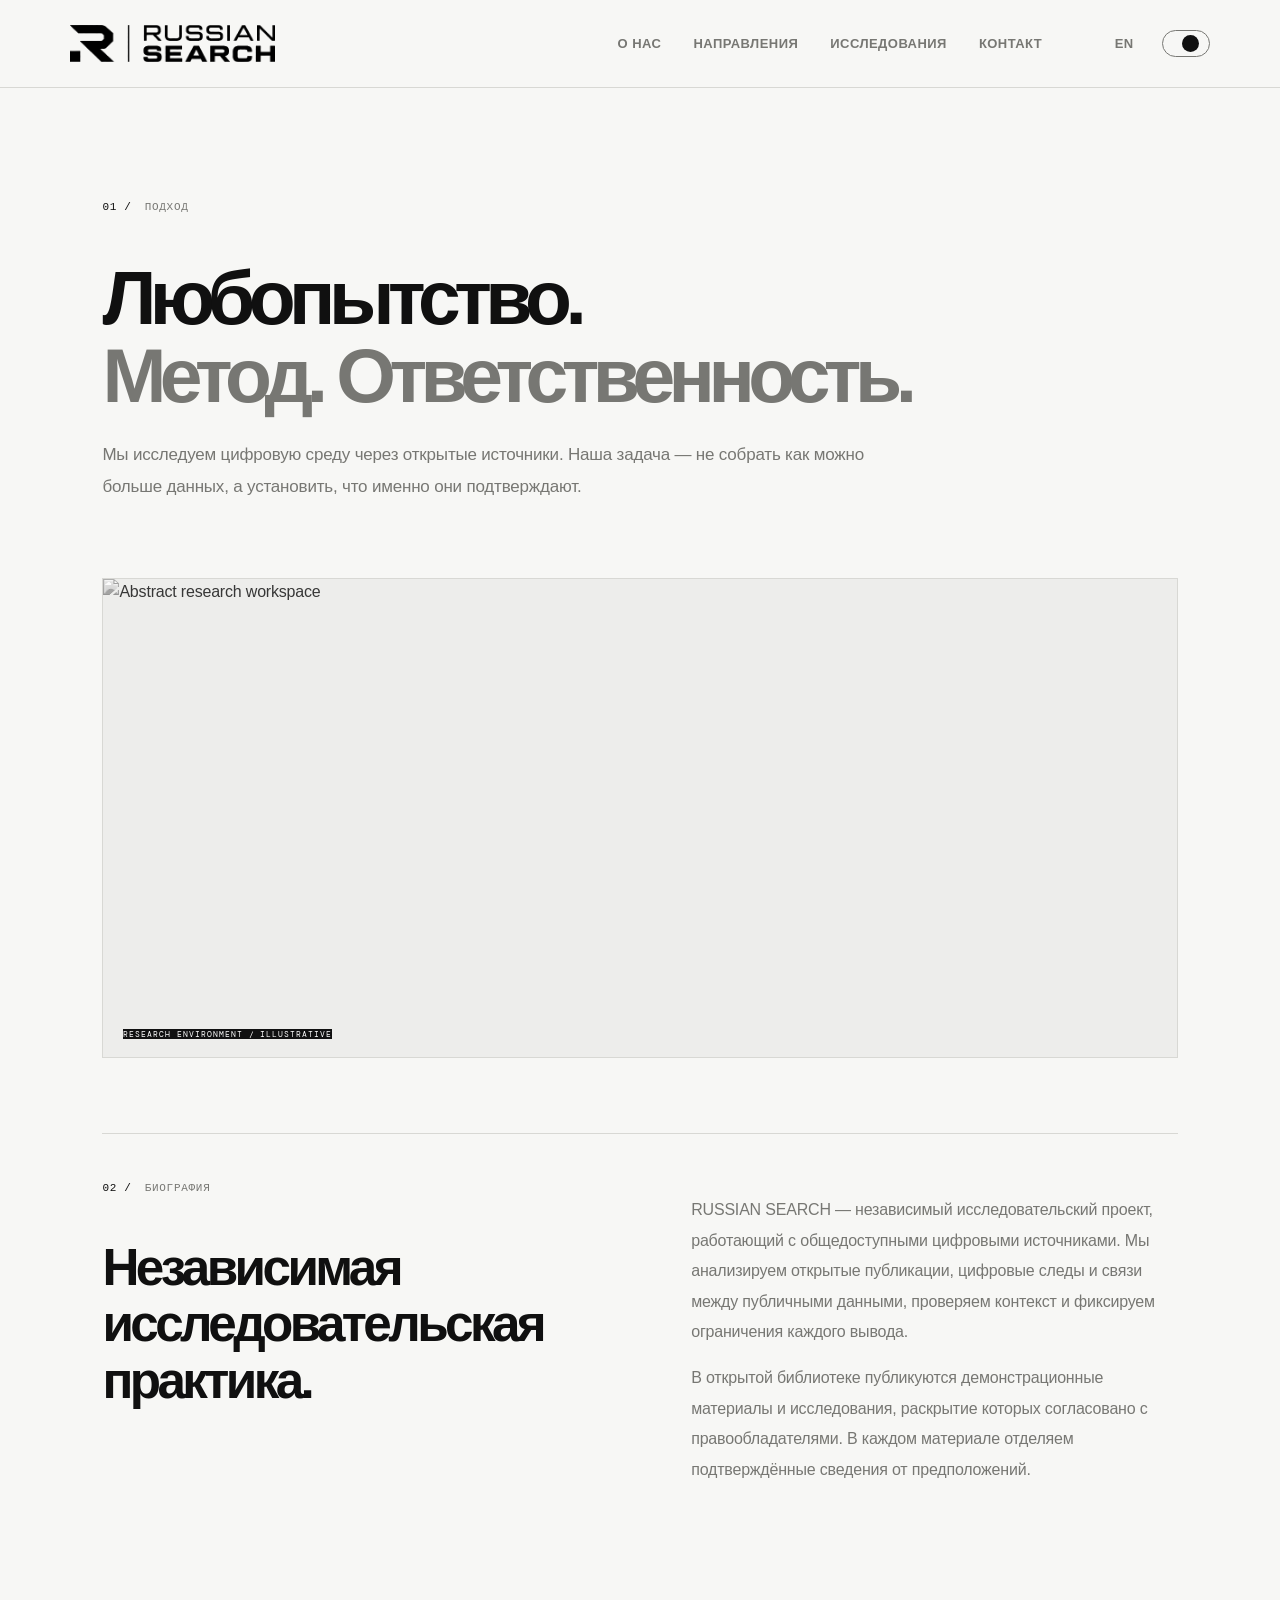
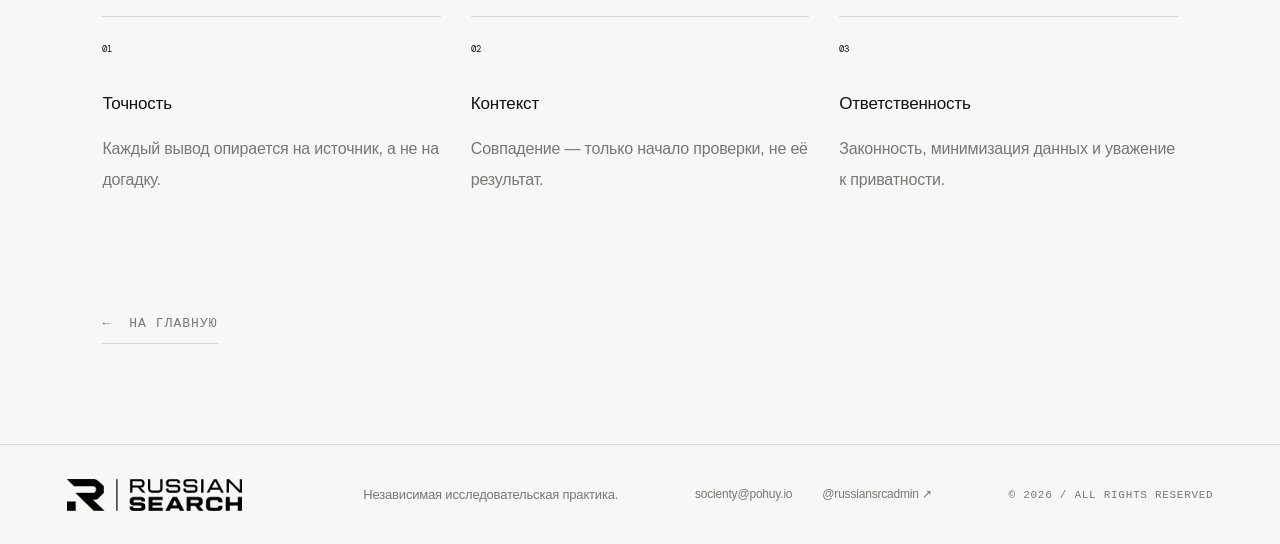
==== about.html @ 15780069 "site" ====
<!doctype html><html lang="ru"><head><meta charset="utf-8"><meta name="viewport" content="width=device-width,initial-scale=1"><meta name="theme-color" content="#f7f7f5"><title>About — RUSSIAN SEARCH</title><link rel="preconnect" href="https://fonts.googleapis.com"><link href="https://fonts.googleapis.com/css2?family=DM+Mono:wght@400;500&family=Manrope:wght@400;500;600;700;800&display=swap" rel="stylesheet"><link rel="stylesheet" href="assets/css.css"><link rel="stylesheet" href="assets/brand.css">
</head><body><div class="noise"></div><header class="header"><a class="logo" href="index.html"><img class="logo-image" src="assets/russian-search-logo.png" alt="Russian Search"></a><nav class="nav" id="nav"><a href="index.html#about" data-t="nav_about">О нас</a><a href="services.html" data-t="nav_services">Направления</a><a href="work.html" data-t="nav_work">Исследования</a><a href="index.html#contact" data-t="nav_contact">Контакт</a></nav><div class="header-actions"><button class="lang" id="lang">EN</button><button class="theme" id="theme"><span></span></button><button class="burger" id="burger" aria-label="Открыть меню" aria-controls="nav" aria-expanded="false"><i></i><i></i></button></div></header><main class="inner-page section-pad"><div class="section-label reveal"><span>01 /</span><span data-t="about_label">ПОДХОД</span></div><h1 class="display inner-title reveal" data-t="about_page_title">Любопытство.<br><em>Метод. Ответственность.</em></h1><p class="inner-lead reveal" data-t="about_page_lead">Мы исследуем цифровую среду через открытые источники. Наша задача — не собрать как можно больше данных, а установить, что именно они подтверждают.</p><div class="about-photo reveal"><img src="https://images.unsplash.com/photo-1516321318423-f06f85e504b3?auto=format&fit=crop&w=1800&q=85" alt="Abstract research workspace"><span>RESEARCH ENVIRONMENT / ILLUSTRATIVE</span></div><div class="two-col"><div><div class="section-label"><span>02 /</span><span data-t="bio_label">БИОГРАФИЯ</span></div><h2 class="sub-display" data-t="bio_title">Независимая<br>исследовательская практика.</h2></div><div class="body-copy"><p data-t="bio_copy" data-profile="biography">RUSSIAN SEARCH — независимый исследовательский проект, работающий с общедоступными цифровыми источниками.</p><p data-t="bio_copy2">В открытой библиотеке публикуются демонстрационные материалы и исследования, раскрытие которых согласовано с правообладателями. В каждом материале отделяем подтверждённые сведения от предположений.</p></div></div><div class="values-grid"><div><span>01</span><h3 data-t="principle1">Точность</h3><p data-t="principle1d">Каждый вывод опирается на источник, а не на догадку.</p></div><div><span>02</span><h3 data-t="principle2">Контекст</h3><p data-t="principle2d">Совпадение — только начало проверки, не её результат.</p></div><div><span>03</span><h3 data-t="principle3">Ответственность</h3><p data-t="principle3d">Законность, минимизация данных и уважение к приватности.</p></div></div><a class="under-link back-link" href="index.html">← <span data-t="back_home">На главную</span></a></main><footer class="footer"><a class="logo" href="index.html"><img class="logo-image" src="assets/russian-search-logo.png" alt="Russian Search"></a><span data-t="footer_text">Независимая исследовательская практика.</span><div class="footer-contacts"><a data-contact-email href="mailto:socienty@pohuy.io">socienty@pohuy.io</a><a data-contact-telegram href="https://t.me/russiansrcadmin" target="_blank" rel="noopener noreferrer">@russiansrcadmin <span aria-hidden="true">↗</span></a></div><span class="mono">© <span id="year"></span> / ALL RIGHTS RESERVED</span></footer><script src="assets/app.js"></script></body></html>
---- assets/css.css ----
@import url('https://fonts.googleapis.com/css2?family=DM+Mono:wght@400;500&family=Manrope:wght@400;500;600;700;800&display=swap');
:root{--bg:#0b0d0c;--panel:#121613;--ink:#f0f2ed;--muted:#8c948d;--line:#29312b;--lime:#c3fa72;--lime-dim:#c3fa7217;--card:#111511;--shadow:0 30px 90px #0007;--max:1280px}
[data-theme=light]{--bg:#f1f2ed;--panel:#fff;--ink:#141814;--muted:#6f786f;--line:#d9ded5;--lime:#7eae3c;--lime-dim:#7eae3c19;--card:#e9ede5;--shadow:0 30px 90px #1b28101a}
*{box-sizing:border-box}html{scroll-behavior:smooth;scroll-padding-top:95px}body{margin:0;background:var(--bg);color:var(--ink);font-family:Manrope,Arial,sans-serif;overflow-x:hidden;transition:background .35s,color .35s}a{color:inherit;text-decoration:none}button{font:inherit;color:inherit;cursor:pointer}.noise{position:fixed;inset:-50%;z-index:20;pointer-events:none;opacity:.035;background-image:url("data:image/svg+xml,%3Csvg viewBox='0 0 180 180' xmlns='http://www.w3.org/2000/svg'%3E%3Cfilter id='n'%3E%3CfeTurbulence type='fractalNoise' baseFrequency='.8' numOctaves='4' stitchTiles='stitch'/%3E%3C/filter%3E%3Crect width='100%25' height='100%25' filter='url(%23n)' opacity='.6'/%3E%3C/svg%3E")}.cursor-glow{position:fixed;top:0;left:0;width:280px;height:280px;border-radius:50%;background:radial-gradient(circle,#c3fa720d,transparent 68%);pointer-events:none;z-index:0;transition:transform .12s ease-out}.header{height:82px;padding:0 clamp(22px,6vw,92px);display:flex;align-items:center;justify-content:space-between;border-bottom:1px solid var(--line);position:sticky;top:0;z-index:15;background:color-mix(in srgb,var(--bg) 82%,transparent);backdrop-filter:blur(22px)}.logo{display:flex;align-items:center;gap:12px;position:relative;z-index:2}.logo-symbol{width:34px;height:34px;border:1px solid var(--lime);border-radius:50%;display:grid;place-items:center;font-size:16px;font-weight:800;letter-spacing:-.1em}.logo-symbol span{color:var(--lime)}.logo-name{font-size:11px;font-weight:800;letter-spacing:.2em}.nav{display:flex;gap:clamp(20px,3vw,44px);margin-left:auto;margin-right:6vw}.nav a,.admin,.lang{font:10px 'DM Mono',monospace;letter-spacing:.08em;text-transform:uppercase;color:var(--muted);transition:color .2s}.nav a:hover,.admin:hover{color:var(--lime)}.header-actions{display:flex;align-items:center;gap:22px}.lang{background:none;border:0;color:var(--ink)}.theme{width:37px;height:21px;border:1px solid var(--line);border-radius:20px;background:var(--panel);padding:3px;display:flex;align-items:center}.theme span{width:13px;height:13px;background:var(--lime);border-radius:50%;transition:transform .25s}.theme:after{content:"";}.theme span{transform:translateX(0)}[data-theme=light] .theme span{transform:translateX(15px)}.burger{display:none;background:none;border:0}.burger i{display:block;width:20px;height:1px;background:var(--ink);margin:6px}.section-pad{padding-left:clamp(22px,8.4vw,132px);padding-right:clamp(22px,8.4vw,132px)}.mono,.section-label,.hero-kicker,.art-tag,.art-bottom,.hero-bottom,.ticker,.service-no,.work-meta,.image-stamp,.image-blur-label,.card-link,.footer .mono,.filter-row,.case-side,.case-disclaimer{font-family:'DM Mono',monospace;letter-spacing:.1em}.hero{min-height:calc(100vh - 82px);padding-top:clamp(75px,10vh,125px);padding-bottom:32px;display:flex;flex-direction:column;justify-content:space-between;position:relative;overflow:hidden}.hero-kicker{display:flex;align-items:center;gap:13px;font-size:9px;color:var(--muted)}.pulse{width:7px;height:7px;background:var(--lime);border-radius:50%;box-shadow:0 0 0 5px var(--lime-dim);animation:pulse 2s infinite}.kicker-line{width:65px;height:1px;background:var(--line)}.hero-grid{display:grid;grid-template-columns:1.15fr .85fr;align-items:center;gap:4vw;flex:1}.hero-title{font-size:clamp(66px,9.5vw,142px);line-height:.91;letter-spacing:-.09em;font-weight:600;margin:45px 0 30px;position:relative;z-index:2}.hero-title .outline{-webkit-text-stroke:1px var(--muted);color:transparent}.lime{color:var(--lime)}.hero-desc{font-size:13px;line-height:1.9;color:var(--muted);max-width:460px;margin:0}.hero-cta{display:flex;align-items:center;gap:30px;margin-top:34px}.btn{height:52px;padding:0 19px;display:inline-flex;align-items:center;gap:35px;font:10px 'DM Mono';letter-spacing:.04em;text-transform:uppercase;transition:transform .25s,background .25s,color .25s}.btn b{font-size:17px;font-weight:400}.btn-light{background:var(--ink);color:var(--bg)}.btn-light:hover{background:var(--lime);color:#111;transform:translateY(-3px)}.text-link,.under-link{font:10px 'DM Mono';letter-spacing:.06em;text-transform:uppercase;color:var(--muted);display:inline-flex;gap:18px;align-items:center}.text-link b,.under-link b{color:var(--lime);font-size:16px;font-weight:400}.text-link:hover,.under-link:hover{color:var(--ink)}.hero-art{height:min(490px,45vw);min-height:330px;position:relative;display:grid;place-items:center}.orbit{position:absolute;border:1px solid var(--line);border-radius:50%;aspect-ratio:1;animation:orbit 38s linear infinite}.orbit-a{width:85%}.orbit-b{width:65%;border-style:dashed;animation-direction:reverse;animation-duration:55s}.orbit-c{width:45%;border-color:color-mix(in srgb,var(--lime) 35%,transparent)}.art-core{width:31%;aspect-ratio:1;border:1px solid var(--lime);border-radius:50%;display:grid;place-items:center;position:relative;background:radial-gradient(circle,var(--lime-dim),transparent 70%);box-shadow:0 0 90px var(--lime-dim);animation:float 5s ease-in-out infinite}.core-ring{width:55%;height:55%;border:1px solid var(--lime);border-radius:50%;position:absolute;animation:core 9s linear infinite}.core-dot{width:6px;height:6px;border-radius:50%;background:var(--lime);box-shadow:0 0 18px var(--lime)}.core-cross{position:absolute;top:10%;right:10%;color:var(--lime);font-size:13px}.core-label{position:absolute;bottom:-35px;white-space:nowrap;font:8px 'DM Mono';letter-spacing:.2em;color:var(--muted)}.art-tag{position:absolute;font-size:8px;color:var(--muted)}.tag-a{top:12%;left:7%}.tag-b{right:0;top:35%}.tag-c{bottom:13%;left:15%;color:var(--lime)}.art-bottom{position:absolute;bottom:0;left:0;right:0;display:flex;justify-content:space-between;font-size:8px;color:var(--muted)}.hero-bottom{display:flex;justify-content:space-between;border-top:1px solid var(--line);padding-top:18px;font-size:8px;color:var(--muted)}.scroll-cue{display:flex;align-items:center;gap:10px}.scroll-cue i{height:1px;width:28px;background:var(--lime)}.ticker{overflow:hidden;border-top:1px solid var(--line);border-bottom:1px solid var(--line);padding:17px 0;white-space:nowrap;color:var(--muted);font-size:9px}.ticker-track{display:flex;width:max-content;animation:marquee 35s linear infinite}.ticker-track span{padding-right:30px}.ticker b{color:var(--lime);padding:0 20px}.section-label{font-size:9px;color:var(--muted);display:flex;gap:13px}.section-label span:first-child{color:var(--lime)}.intro,.services,.work,.regions{padding-top:130px;padding-bottom:130px}.intro-content{display:grid;grid-template-columns:1.3fr .7fr;gap:8vw;margin-top:52px;align-items:end}.display{font-size:clamp(43px,6.1vw,82px);font-weight:500;line-height:1.02;letter-spacing:-.075em;margin:0}.display em{font-style:normal;color:var(--muted)}.intro-copy{max-width:380px;padding-bottom:7px}.intro-copy p,.regions-right p{font-size:13px;line-height:2;color:var(--muted);margin:0 0 27px}.under-link{border-bottom:1px solid var(--line);padding-bottom:12px}.principles{display:grid;grid-template-columns:repeat(3,1fr);gap:35px;margin-top:100px}.principle{border-top:1px solid var(--line);padding-top:18px}.principle>span,.values-grid>div>span{font:9px 'DM Mono';color:var(--lime)}.principle h3{font-size:18px;font-weight:500;letter-spacing:-.04em;margin:30px 0 10px}.principle p{font-size:11px;line-height:1.8;color:var(--muted);max-width:260px;margin:0}.services{background:var(--panel)}.section-heading{display:flex;justify-content:space-between;align-items:end;margin:50px 0 55px;gap:30px}.section-heading>p{max-width:260px;color:var(--muted);font-size:12px;line-height:1.8;margin:0 0 5px}.service-list{border-top:1px solid var(--line)}.service-row{min-height:104px;border-bottom:1px solid var(--line);display:grid;grid-template-columns:70px 1.1fr 1fr 35px;align-items:center;gap:25px;transition:padding .3s,background .3s}.service-row:hover{padding-left:15px;background:var(--lime-dim)}.service-no{font-size:9px;color:var(--lime)}.service-title{font-size:19px;letter-spacing:-.04em}.service-title small{display:block;font:8px 'DM Mono';color:var(--muted);letter-spacing:.08em;margin-top:7px}.service-desc{font-size:11px;line-height:1.7;color:var(--muted);max-width:300px}.service-arrow{font-size:19px;color:var(--lime);text-align:right}.work-heading{display:flex;align-items:end;justify-content:space-between;margin:50px 0 50px}.work-grid{display:grid;grid-template-columns:repeat(2,minmax(0,1fr));gap:45px 24px}.work-card{display:block;min-width:0}.work-image{height:auto;aspect-ratio:1.42;position:relative;overflow:hidden;background:var(--card);border:1px solid var(--line)}.work-image img{width:100%;height:100%;object-fit:cover;filter:blur(9px) saturate(.6);transform:scale(1.08);transition:transform .8s cubic-bezier(.2,.7,.2,1),filter .8s}.work-card:hover .work-image img{transform:scale(1.15);filter:blur(6px) saturate(.8)}.image-fallback{height:100%;background:radial-gradient(circle at 60% 35%,var(--lime-dim),transparent 35%),linear-gradient(130deg,var(--card),var(--panel))}.image-stamp,.image-blur-label{position:absolute;font-size:8px;color:#f0f2ed;background:#0b0d0cbd;padding:8px 10px}.image-stamp{top:14px;left:14px}.image-blur-label{bottom:14px;right:14px;color:var(--lime)}.work-meta{display:flex;justify-content:space-between;color:var(--muted);font-size:8px;margin-top:18px}.work-card h3{font-size:22px;letter-spacing:-.05em;font-weight:500;margin:12px 0 8px}.work-card>p{font-size:11px;line-height:1.8;color:var(--muted);max-width:490px;margin:0}.card-link{font-size:8px;color:var(--lime);display:flex;gap:12px;margin-top:20px}.card-link b{font-size:13px;font-weight:400}.regions{border-top:1px solid var(--line)}.regions-layout{display:grid;grid-template-columns:1fr .7fr;gap:8vw;margin-top:55px;align-items:end}.regions-right{max-width:450px}.region-tags{display:flex;flex-wrap:wrap;gap:8px}.region-tags span{border:1px solid var(--line);padding:9px 11px;font:8px 'DM Mono';color:var(--muted)}.contact{padding-top:30px;padding-bottom:120px}.contact-box{position:relative;overflow:hidden;background:var(--panel);border:1px solid var(--line);padding:clamp(35px,7vw,90px)}.contact-box .display{margin:50px 0 20px}.contact-box>p{font-size:12px;line-height:1.8;color:var(--muted);max-width:380px;margin-bottom:30px}.btn-lime{background:var(--lime);color:#10140e}.btn-lime:hover{transform:translateY(-3px);box-shadow:0 10px 40px var(--lime-dim)}.contact-box>small{display:block;color:var(--muted);font-size:9px;margin-top:18px}.contact-orb{position:absolute;width:430px;height:430px;border:1px solid var(--line);border-radius:50%;right:-120px;top:-180px;box-shadow:0 0 0 45px var(--lime-dim),0 0 0 90px #c3fa7208;pointer-events:none}.footer{min-height:100px;border-top:1px solid var(--line);padding:25px clamp(22px,6vw,92px);display:flex;align-items:center;justify-content:space-between;gap:20px;color:var(--muted);font-size:9px}.footer .mono{font-size:8px}.to-top{font-size:18px;color:var(--lime)}.inner-page{padding-top:100px;padding-bottom:120px;min-height:80vh}.inner-title{font-size:clamp(55px,8vw,105px);margin:55px 0 25px}.inner-lead{font-size:14px;line-height:1.9;color:var(--muted);max-width:650px}.about-photo{height:clamp(220px,40vw,480px);margin:75px 0;overflow:hidden;position:relative;background:var(--panel)}.about-photo img{width:100%;height:100%;object-fit:cover;filter:grayscale(1) brightness(.65);opacity:.8}.about-photo span{position:absolute;bottom:18px;left:20px;font:8px 'DM Mono';letter-spacing:.12em;color:#fff}.two-col{display:grid;grid-template-columns:1fr 1fr;gap:8vw;padding:45px 0;border-top:1px solid var(--line)}.sub-display{font-size:clamp(27px,4vw,45px);line-height:1.1;letter-spacing:-.06em;font-weight:500}.body-copy{font-size:12px;line-height:2;color:var(--muted);max-width:520px}.values-grid{display:grid;grid-template-columns:repeat(3,1fr);gap:30px;margin:70px 0}.values-grid>div{border-top:1px solid var(--line);padding-top:17px}.values-grid h3{font-size:17px;font-weight:500;margin:30px 0 8px}.values-grid p{font-size:11px;line-height:1.8;color:var(--muted)}.back-link{margin-top:35px}.service-detail-list{margin-top:85px;border-top:1px solid var(--line)}.service-detail{display:grid;grid-template-columns:160px 1fr 30px;gap:30px;padding:34px 0;border-bottom:1px solid var(--line);align-items:start}.service-detail>span{font:9px 'DM Mono';color:var(--lime)}.service-detail h2{font-size:21px;font-weight:500;letter-spacing:-.04em;margin:0 0 12px}.service-detail p{font-size:12px;line-height:1.9;color:var(--muted);max-width:620px;margin:0}.service-detail>b{font-weight:400;color:var(--lime)}.legal-note{display:flex;gap:20px;padding:22px;background:var(--lime-dim);margin-top:45px}.legal-note>span{color:var(--lime);font:15px 'DM Mono'}.legal-note p{font-size:11px;line-height:1.8;color:var(--muted);margin:0}.filter-row{display:flex;align-items:center;gap:10px;margin:60px 0 28px;font-size:8px;color:var(--muted)}.filter{background:none;border:1px solid var(--line);padding:9px 13px;font:8px 'DM Mono';color:var(--muted)}.filter.active,.filter:hover{background:var(--lime);border-color:var(--lime);color:#10140e}.full-grid{padding-bottom:40px}.case-page{padding-top:70px;padding-bottom:120px}.case-wrap{max-width:1050px;margin:auto}.case-label{margin-top:60px}.case-title{font-size:clamp(48px,8vw,94px);margin:30px 0 20px}.case-lead{font-size:14px;line-height:1.9;color:var(--muted);max-width:700px}.case-cover{height:clamp(230px,42vw,500px);position:relative;overflow:hidden;background:var(--panel);margin:55px 0}.case-cover img{width:100%;height:100%;object-fit:cover;filter:blur(9px) grayscale(.5);transform:scale(1.08)}.case-cover span{position:absolute;bottom:17px;right:17px;background:#0b0d0cdb;color:var(--lime);padding:9px;font:8px 'DM Mono'}.case-body{display:grid;grid-template-columns:.35fr 1fr;gap:6vw}.case-side{font-size:8px;color:var(--muted);display:flex;flex-direction:column;gap:12px}.case-body article{font-size:13px;line-height:2;color:var(--muted)}.case-body article h2{font-size:22px;color:var(--ink);font-weight:500;letter-spacing:-.04em;margin-top:35px}.case-disclaimer{font-size:8px;color:var(--lime);border-top:1px solid var(--line);padding-top:18px;margin-top:45px}.skeleton{height:300px;background:linear-gradient(100deg,var(--panel) 20%,var(--card) 40%,var(--panel) 60%);background-size:200% 100%;animation:shimmer 1.5s infinite}.empty-state{color:var(--muted);font-size:12px}.reveal{opacity:0;transform:translateY(24px);transition:opacity .8s ease,transform .8s cubic-bezier(.2,.7,.2,1)}.reveal.visible{opacity:1;transform:translateY(0)}.service-row:nth-child(2),.principle:nth-child(2){transition-delay:.08s}.service-row:nth-child(3),.principle:nth-child(3){transition-delay:.16s}
@keyframes pulse{50%{box-shadow:0 0 0 9px transparent}}@keyframes orbit{to{transform:rotate(360deg)}}@keyframes core{to{transform:rotate(-360deg)}}@keyframes float{50%{transform:translateY(-10px)}}@keyframes marquee{to{transform:translateX(-50%)}}@keyframes shimmer{to{background-position:-200% 0}}
@media(max-width:900px){.header{padding:0 25px}.nav{gap:18px;margin-right:4vw}.hero-grid{grid-template-columns:1fr .8fr}.hero-title{font-size:clamp(65px,10vw,100px)}.hero-art{min-height:280px}.section-pad{padding-left:6vw;padding-right:6vw}.intro-content{gap:5vw}.service-row{grid-template-columns:45px 1fr 1fr 25px;gap:15px}}
@media(max-width:680px){.header{height:70px;padding:0 20px}.header-actions{gap:14px}.nav{display:none;position:absolute;top:69px;left:0;right:0;margin:0;padding:24px 22px 28px;background:var(--bg);border-bottom:1px solid var(--line);flex-direction:column;gap:22px}.nav.open{display:flex}.nav a{font-size:12px}.burger{display:block}.burger i{transition:.2s}.burger.active i:first-child{transform:translateY(3.5px) rotate(45deg)}.burger.active i:last-child{transform:translateY(-3.5px) rotate(-45deg)}.admin{display:none}.hero{min-height:auto;padding-top:85px;padding-bottom:25px}.hero-grid{grid-template-columns:1fr;gap:0}.hero-title{font-size:clamp(65px,14vw,98px);margin:48px 0 25px}.hero-desc{max-width:450px}.hero-art{height:330px;min-height:0;margin-top:30px}.art-bottom{bottom:4px}.hero-bottom{margin-top:20px;font-size:7px}.intro,.services,.work,.regions{padding-top:85px;padding-bottom:85px}.intro-content,.regions-layout{grid-template-columns:1fr;gap:28px;margin-top:38px}.display{font-size:clamp(42px,10vw,64px)}.principles{grid-template-columns:1fr;gap:25px;margin-top:65px}.principle{display:grid;grid-template-columns:35px 1fr;column-gap:15px}.principle>span{grid-row:span 2}.principle h3{margin:0 0 7px}.principle p{max-width:100%}.section-heading,.work-heading{align-items:flex-start;flex-direction:column;margin:38px 0}.section-heading>p{max-width:380px}.service-row{grid-template-columns:34px 1fr 25px;gap:10px;padding:20px 0}.service-title{font-size:17px}.service-desc{grid-column:2;grid-row:2;font-size:10px}.service-arrow{grid-column:3;grid-row:1}.work-grid{grid-template-columns:1fr;gap:38px}.work-card h3{font-size:20px}.contact{padding-bottom:80px}.contact-box{padding:35px 25px}.contact-orb{right:-270px}.footer{flex-wrap:wrap;padding:24px 20px}.footer>span:nth-child(2){order:3;width:100%}.inner-page{padding-top:75px;padding-bottom:85px}.inner-title{font-size:clamp(48px,11vw,75px);margin:45px 0 20px}.about-photo{margin:50px 0;height:250px}.two-col{grid-template-columns:1fr;gap:20px}.values-grid{grid-template-columns:1fr;gap:15px;margin:40px 0}.values-grid>div{display:grid;grid-template-columns:35px 1fr;column-gap:12px}.values-grid>div>span{grid-row:span 2}.values-grid h3{margin:0 0 6px}.values-grid p{margin:0}.service-detail{grid-template-columns:1fr 25px;gap:12px;padding:25px 0}.service-detail>span{grid-column:1/-1}.service-detail>div{grid-column:1}.service-detail>b{grid-column:2;grid-row:2}.filter-row{flex-wrap:wrap;margin-top:40px}.case-page{padding-top:45px}.case-body{grid-template-columns:1fr;gap:25px}.case-side{flex-direction:row;flex-wrap:wrap}.case-title{font-size:clamp(44px,11vw,70px)}}
@media(prefers-reduced-motion:reduce){*,*::before,*::after{animation-duration:.01ms!important;animation-iteration-count:1!important;scroll-behavior:auto!important;transition-duration:.01ms!important}.reveal{opacity:1;transform:none}}
---- assets/brand.css ----
/* RUSSIAN SEARCH — monochrome editorial identity */
:root{color-scheme:light;--bg:#f7f7f5;--panel:#f0f0ee;--ink:#101010;--muted:#777773;--line:#d8d8d4;--lime:#111;--lime-dim:#1111110c;--card:#ededeb;--shadow:0 24px 70px #0000000b;--max:1320px}
[data-theme=dark]{color-scheme:dark;--bg:#090909;--panel:#111;--ink:#f4f4f1;--muted:#92928d;--line:#292929;--lime:#f4f4f1;--lime-dim:#ffffff0d;--card:#151515;--shadow:0 24px 70px #0008}
html{scroll-behavior:smooth;scroll-padding-top:90px}body{background:var(--bg);color:var(--ink);font-family:Inter,Arial,sans-serif;letter-spacing:-.012em}::selection{background:var(--ink);color:var(--bg)}
.noise,.cursor-glow{display:none!important}
.header{height:76px;padding:0 clamp(20px,5.2vw,82px);border-bottom:1px solid var(--line);background:color-mix(in srgb,var(--bg) 94%,transparent);backdrop-filter:blur(16px)}
.logo{gap:0;min-width:180px}.logo-image{display:block;width:164px;height:auto;max-height:42px;object-fit:contain;object-position:left center;filter:none;transition:opacity .2s}.logo:hover .logo-image{opacity:.68}[data-theme=dark] .logo-image{filter:invert(1)}
.nav{gap:clamp(17px,2.5vw,34px);margin-right:clamp(20px,4vw,64px)}.nav a,.admin,.lang{font-family:Inter,Arial,sans-serif;font-size:10px;font-weight:600;letter-spacing:.075em;color:var(--muted)}.nav a:hover,.admin:hover,.lang:hover{color:var(--ink)}.header-actions{gap:17px}.theme{width:34px;height:19px;border-color:var(--muted);background:transparent}.theme span{width:11px;height:11px;background:var(--ink)}[data-theme=dark] .theme span{transform:translateX(13px)}
.section-pad{padding-left:clamp(22px,8vw,124px);padding-right:clamp(22px,8vw,124px)}.hero{min-height:calc(100svh - 76px);padding-top:clamp(64px,9vh,112px);padding-bottom:30px}.hero-kicker,.section-label,.hero-bottom,.art-bottom,.art-tag,.mono,.ticker,.service-no,.work-meta,.image-stamp,.image-blur-label,.card-link,.footer .mono,.filter-row,.case-side,.case-disclaimer{font-family:ui-monospace,SFMono-Regular,Consolas,monospace;letter-spacing:.065em}.hero-kicker,.section-label{font-size:9px;color:var(--muted)}.pulse{background:var(--ink);box-shadow:0 0 0 4px var(--lime-dim)}.kicker-line{background:var(--line)}.hero-grid{grid-template-columns:1.05fr .95fr;gap:5vw}.hero-title{font-size:clamp(62px,9vw,132px);line-height:.94;letter-spacing:-.095em;font-weight:650;margin:42px 0 27px}.hero-title .outline{-webkit-text-stroke:1px var(--muted)}.lime{color:var(--ink)}.hero-desc,.intro-copy p,.regions-right p{color:var(--muted)}.hero-desc{font-size:13px;line-height:1.85}.btn{height:49px;font-family:ui-monospace,monospace;font-size:9px;letter-spacing:.08em}.btn-light,.btn-lime{background:var(--ink);color:var(--bg);border:1px solid var(--ink)}.btn-light:hover,.btn-lime:hover{background:var(--bg);color:var(--ink);transform:translateY(-2px)}.text-link b,.under-link b,.service-arrow,.card-link,.section-label span:first-child,.principle>span,.values-grid>div>span{color:var(--ink)}.text-link,.under-link{font-family:ui-monospace,monospace;font-size:9px;letter-spacing:.08em}.hero-art{min-height:320px}.orbit{border-color:var(--line)}.orbit-b{border-color:var(--muted)}.orbit-c{border-color:var(--muted)}.art-core{border-color:var(--ink);background:radial-gradient(circle,var(--lime-dim),transparent 70%);box-shadow:none}.core-ring{border-color:var(--ink)}.core-dot{background:var(--ink);box-shadow:none}.core-cross,.tag-c{color:var(--ink)}.art-tag{color:var(--muted)}.art-bottom,.hero-bottom{color:var(--muted)}.hero-bottom{border-color:var(--line)}.scroll-cue i{background:var(--ink)}
.ticker{border-color:var(--line);color:var(--muted);font-size:8px;padding:14px 0}.ticker b{color:var(--ink)}.intro,.services,.work,.regions{padding-top:clamp(82px,10vw,132px);padding-bottom:clamp(82px,10vw,132px)}.display{font-size:clamp(42px,6vw,78px);font-weight:550;letter-spacing:-.085em;line-height:1.02}.display em{color:var(--muted)}.intro-content{gap:7vw;margin-top:44px}.intro-copy p,.regions-right p{font-size:12px;line-height:1.95}.under-link{border-color:var(--line)}.principles{gap:28px;margin-top:82px}.principle,.service-list,.service-row{border-color:var(--line)}.principle h3{font-size:17px;font-weight:550}.principle p,.service-desc{color:var(--muted)}.services{background:var(--panel)}.section-heading{margin:42px 0 45px}.section-heading>p{font-size:11px;color:var(--muted)}.service-row{min-height:94px;grid-template-columns:58px 1.1fr 1fr 28px;transition:padding .25s,background .25s}.service-row:hover{padding-left:12px;background:var(--lime-dim)}.service-title{font-size:18px;font-weight:520}.service-title small{font-size:8px;color:var(--muted)}.service-no{color:var(--muted)}.service-arrow{font-size:18px}.work-heading{margin:44px 0}.work-grid{gap:42px 24px}.work-image{background:var(--card);border:1px solid var(--line)}.work-image img{filter:grayscale(1) blur(10px);transition:transform .8s cubic-bezier(.2,.7,.2,1),filter .8s}.work-card:hover .work-image img{filter:grayscale(1) blur(7px);transform:scale(1.12)}.image-stamp,.image-blur-label{background:#101010d9;color:#f5f5f2;font-size:8px}.image-blur-label{color:#fff}.work-meta{color:var(--muted)}.work-card h3{font-size:20px;font-weight:550;letter-spacing:-.055em}.work-card>p{color:var(--muted)}.card-link{color:var(--ink)}.regions-layout{gap:7vw}.region-tags span{border-color:var(--line);color:var(--muted)}.contact-box{background:var(--panel);border:1px solid var(--line);padding:clamp(28px,5vw,64px)}.contact-orb{border-color:var(--line);opacity:.45}.contact-box>p,.contact-box small{color:var(--muted)}.contact-box .section-label span:first-child{color:var(--ink)}.footer{border-color:var(--line);padding:28px clamp(22px,5.2vw,82px);color:var(--muted);font-size:10px}.footer .logo-image{width:145px;max-height:38px}.to-top{border-color:var(--line)}
.inner-page{padding-top:clamp(65px,9vw,110px);padding-bottom:100px}.inner-title{margin:42px 0 24px}.inner-lead{color:var(--muted);font-size:13px;line-height:1.9;max-width:690px}.about-photo{border:1px solid var(--line);background:var(--card)}.about-photo img{filter:grayscale(1);opacity:.82}.about-photo span{background:#111;color:#fff}.two-col{border-color:var(--line)}.sub-display{font-weight:550;letter-spacing:-.07em}.body-copy p,.values-grid p{color:var(--muted);line-height:1.9}.values-grid>div{border-color:var(--line)}.service-detail{border-color:var(--line)}.service-detail>span{color:var(--muted)}.service-detail p{color:var(--muted)}.service-detail>b{color:var(--ink)}.legal-note{background:var(--panel);border-color:var(--line)}.legal-note>span{color:var(--ink)}.filter-row{border-color:var(--line);color:var(--muted)}.filter{border-color:var(--line);color:var(--muted)}.filter.active,.filter:hover{background:var(--ink);color:var(--bg);border-color:var(--ink)}.case-cover{border:1px solid var(--line)}.case-cover img{filter:grayscale(1) blur(8px)}.case-cover>span{background:#111;color:#fff}.case-body{border-color:var(--line)}.case-side{color:var(--muted)}.case-disclaimer{border-color:var(--line);color:var(--muted)}.empty-state{color:var(--muted)}
.reveal{opacity:0;transform:translateY(16px);transition:opacity .7s ease,transform .7s cubic-bezier(.2,.7,.2,1)}.reveal.visible{opacity:1;transform:translateY(0)}.service-row.reveal{transform:translateY(12px)}.service-row.reveal.visible{transform:translateY(0)}
@media(max-width:900px){.header{padding:0 24px}.nav{gap:15px;margin-right:20px}.nav a{font-size:9px}.hero-grid{grid-template-columns:1fr .8fr}.hero-title{font-size:clamp(58px,10vw,96px)}.hero-art{min-height:280px}.intro-content{grid-template-columns:1fr;gap:28px}.intro-copy{max-width:540px}.regions-layout{grid-template-columns:1fr;gap:30px}}
@media(max-width:680px){html{scroll-padding-top:70px}.header{height:66px;padding:0 18px}.logo{min-width:0}.logo-image{width:145px;max-height:36px}.header-actions{gap:12px}.admin{display:none}.burger{display:block;padding:6px}.burger i{background:var(--ink);width:19px}.nav{display:none;position:absolute;top:65px;left:0;right:0;margin:0;padding:22px 22px 26px;background:var(--bg);border-bottom:1px solid var(--line);flex-direction:column;gap:20px}.nav.open{display:flex}.nav a{font-size:11px}.section-pad{padding-left:22px;padding-right:22px}.hero{min-height:auto;padding-top:60px;padding-bottom:25px}.hero-grid{grid-template-columns:1fr;gap:22px}.hero-title{font-size:clamp(57px,14vw,88px);margin:38px 0 22px}.hero-desc{max-width:440px}.hero-cta{gap:18px;flex-wrap:wrap;margin-top:25px}.btn{height:46px;gap:24px}.hero-art{height:260px;min-height:240px;max-height:280px;margin:0 4px}.orbit-a{width:75%}.orbit-b{width:58%}.orbit-c{width:40%}.art-tag{font-size:7px}.tag-a{left:3%}.tag-b{right:1%}.hero-bottom{font-size:7px;gap:15px}.scroll-cue{gap:6px}.ticker{padding:12px 0}.intro,.services,.work,.regions{padding-top:76px;padding-bottom:76px}.intro-content{margin-top:32px}.display{font-size:clamp(39px,10vw,58px)}.principles{grid-template-columns:1fr;gap:26px;margin-top:55px}.principle h3{margin:19px 0 8px}.section-heading,.work-heading{align-items:flex-start;flex-direction:column;gap:22px;margin:32px 0}.section-heading>p{max-width:360px}.service-row{grid-template-columns:35px 1fr 22px;gap:12px;min-height:92px}.service-desc{grid-column:2;grid-row:2;margin-top:-18px;padding-bottom:14px;font-size:10px}.service-arrow{grid-column:3;grid-row:1}.service-title{font-size:16px}.work-grid{grid-template-columns:1fr;gap:34px}.work-image{aspect-ratio:1.32}.work-card h3{font-size:19px}.regions-layout{display:grid;grid-template-columns:1fr;gap:24px}.region-tags{gap:7px}.region-tags span{font-size:7px;padding:8px}.contact{padding-top:20px;padding-bottom:70px}.contact-box{padding:28px 22px}.footer{padding:23px 20px;display:grid;grid-template-columns:1fr auto;gap:17px}.footer>span:nth-child(2){grid-column:1/-1;grid-row:2}.footer .logo-image{width:132px}.to-top{grid-column:2;grid-row:1}.inner-page{padding-top:58px;padding-bottom:75px}.inner-title{margin:32px 0 18px}.inner-lead{font-size:12px}.about-photo{margin-top:35px}.two-col{grid-template-columns:1fr;gap:22px;padding:55px 0}.values-grid{grid-template-columns:1fr;gap:0}.values-grid>div{padding:20px 0;border-bottom:1px solid var(--line)}.service-detail{grid-template-columns:1fr 25px;gap:14px;padding:24px 0}.service-detail>span{grid-column:1}.service-detail>div{grid-column:1}.service-detail>b{grid-column:2;grid-row:1}.filter-row{flex-wrap:wrap;gap:10px}.case-wrap{padding-top:55px}.case-title{font-size:clamp(38px,10vw,58px)}}
@media(prefers-reduced-motion:reduce){*,*::before,*::after{scroll-behavior:auto!important;animation-duration:.01ms!important;animation-iteration-count:1!important;transition-duration:.01ms!important}.reveal{opacity:1;transform:none}}


/* RUSSIAN SEARCH — readability, desktop controls and responsive refinement */
:root{--content:1440px}
body{font-size:16px;line-height:1.65}
.header{height:88px;padding-inline:clamp(28px,5.5vw,96px);gap:28px}
.logo{min-width:220px}.logo-image{width:205px;max-height:52px}
.nav{gap:clamp(22px,2.5vw,42px);margin-inline:auto clamp(24px,3vw,52px)}
.nav a,.admin,.lang{font-size:13px;letter-spacing:.035em;font-weight:650}
.header-actions{gap:22px}
.lang,.admin{min-height:46px;display:inline-flex;align-items:center;justify-content:center}
.admin{padding:0 18px;border:1px solid var(--ink);color:var(--ink);transition:background .2s,color .2s,transform .2s}
.admin:hover{background:var(--ink);color:var(--bg);transform:translateY(-2px)}
.theme{width:48px;height:27px;padding:4px}.theme span{width:17px;height:17px}
[data-theme=dark] .theme span{transform:translateX(19px)}
.section-pad{padding-left:clamp(28px,8vw,144px);padding-right:clamp(28px,8vw,144px)}
.hero{min-height:calc(100svh - 88px)}
.hero-kicker,.section-label,.hero-bottom,.art-bottom,.art-tag,.mono,.ticker,.service-no,.work-meta,.image-stamp,.image-blur-label,.card-link,.footer .mono,.filter-row,.case-side,.case-disclaimer{font-size:11px}
.hero-desc{font-size:17px;line-height:1.85;max-width:560px}
.btn{min-height:58px;height:auto;padding:0 24px;font-size:13px;gap:32px}
.text-link,.under-link{font-size:13px}
.display{font-size:clamp(52px,6vw,88px)}
.intro-copy p,.regions-right p{font-size:16px;line-height:1.9}
.principle h3{font-size:21px}.principle p{font-size:15px;line-height:1.8;max-width:360px}
.section-heading>p{font-size:15px;line-height:1.8}
.service-row{min-height:116px;grid-template-columns:76px 1.1fr 1fr 42px;gap:28px}
.service-no,.service-title small{font-size:11px}.service-title{font-size:23px}
.service-desc{font-size:15px;line-height:1.8;max-width:420px}.service-arrow{font-size:24px}
.work-grid{gap:54px 32px}.work-meta{font-size:11px}
.work-card h3{font-size:26px}.work-card>p{font-size:15px;line-height:1.8}
.card-link{font-size:11px;margin-top:12px}
.image-stamp,.image-blur-label{font-size:10px;padding:10px 13px}
.inner-page{max-width:1680px;margin-inline:auto}
.inner-lead{font-size:17px;line-height:1.9;max-width:820px}
.body-copy p,.values-grid p,.service-detail p{font-size:16px;line-height:1.9}
.sub-display{font-size:clamp(36px,4vw,58px)}
.filter-row{gap:12px}.filter{min-height:44px;min-width:76px;padding:0 17px;font-size:12px}
.footer{font-size:13px;gap:24px}.footer .logo-image{width:175px;max-height:46px}
.to-top{width:44px;height:44px;display:grid;place-items:center}
button:focus-visible,a:focus-visible{outline:2px solid var(--ink);outline-offset:4px}
.admin-hero{padding:clamp(56px,8vw,110px) 0 52px;border-bottom:1px solid var(--line)}
.admin-panel{margin:48px 0 0;padding:clamp(24px,4vw,48px);border:1px solid var(--line);background:var(--panel)}
.admin-panel h2{font-size:clamp(25px,3vw,38px);letter-spacing:-.05em;margin:0 0 14px}
.admin-panel p,.admin-panel li{font-size:16px;line-height:1.85;color:var(--muted)}
.admin-panel ol{padding-left:24px}.admin-panel li{padding:5px 0 5px 5px}
.admin-actions{display:flex;gap:14px;flex-wrap:wrap;margin:28px 0 10px}
.admin-note{border-left:3px solid var(--ink);padding:16px 20px;margin-top:28px;background:var(--bg);font-size:14px;line-height:1.8}
.admin-step{display:grid;grid-template-columns:48px 1fr;gap:16px;padding:22px 0;border-top:1px solid var(--line)}
.admin-step>span{font:12px ui-monospace,monospace;color:var(--muted)}
.admin-step h3{font-size:18px;margin:0 0 7px}.admin-step p{margin:0}
.inline-code{font:13px ui-monospace,monospace;padding:3px 7px;border:1px solid var(--line);background:var(--bg);color:var(--ink)}
@media(max-width:1100px){
 .header{height:80px;padding-inline:26px}.logo{min-width:190px}.logo-image{width:180px}
 .nav{gap:17px;margin-right:12px}.nav a,.admin,.lang{font-size:12px}.header-actions{gap:13px}
 .hero-grid{grid-template-columns:1.1fr .9fr}
}
@media(max-width:900px){
 .header{height:76px}
 .nav{display:none;position:absolute;top:75px;left:0;right:0;margin:0;padding:26px 30px 30px;background:var(--bg);border-bottom:1px solid var(--line);flex-direction:column;gap:18px}
 .nav.open{display:flex}.nav a{font-size:15px;padding:7px 0}
 .burger{display:block;background:none;border:0;padding:10px}
 .burger i{display:block;width:24px;height:2px;background:var(--ink);margin:6px}
 .admin{display:inline-flex}.hero-grid{grid-template-columns:1fr .7fr}
 .hero-title{font-size:clamp(60px,9vw,100px)}
}
@media(max-width:680px){
 .header{height:68px;padding-inline:17px;gap:10px}
 .logo{min-width:0}.logo-image{width:145px;max-height:39px}
 .header-actions{gap:9px}.admin{display:none}
 .lang{font-size:12px;min-height:40px}.theme{width:42px;height:24px}
 .theme span{width:14px;height:14px}[data-theme=dark] .theme span{transform:translateX(16px)}
 .nav{top:67px;padding:22px}.section-pad{padding-inline:21px}
 .hero{padding-top:54px}.hero-title{font-size:clamp(54px,13vw,82px)}
 .hero-desc{font-size:15px}.btn{min-height:54px;font-size:12px;padding-inline:18px}
 .text-link,.under-link{font-size:12px}.display{font-size:clamp(39px,10vw,58px)}
 .section-label,.hero-kicker,.hero-bottom,.art-tag,.art-bottom{font-size:9px}
 .intro-copy p,.regions-right p{font-size:15px}
 .principle p,.service-desc,.work-card>p,.body-copy p,.values-grid p,.service-detail p{font-size:14px}
 .service-row{grid-template-columns:35px 1fr 24px;gap:12px;min-height:100px}
 .service-title{font-size:18px}.service-desc{font-size:13px;line-height:1.65}
 .work-card h3{font-size:22px}.work-meta{font-size:10px}
 .filter{min-height:42px;min-width:66px;font-size:11px}
 .inner-lead{font-size:15px}.admin-panel{margin-top:28px;padding:22px 18px}
 .admin-panel p,.admin-panel li{font-size:14px}
 .admin-step{grid-template-columns:34px 1fr;gap:10px}.admin-step h3{font-size:16px}
 .footer{font-size:11px}
}
@media(min-width:1500px){
 .section-pad{padding-left:max(144px,calc((100vw - 1320px)/2));padding-right:max(144px,calc((100vw - 1320px)/2))}
}

/* Final responsive hardening — RUSSIAN SEARCH */
html{min-height:100%;-webkit-text-size-adjust:100%;text-size-adjust:100%}
body{min-height:100vh;min-height:100dvh;display:flex;flex-direction:column}
body>main{flex:1 0 auto;min-width:0}
.footer{flex:0 0 auto;min-width:0;display:flex;align-items:center;justify-content:space-between;flex-wrap:wrap;row-gap:16px}
.footer-contacts{display:flex;align-items:center;justify-content:center;gap:clamp(14px,2.5vw,30px);flex-wrap:wrap;min-width:0}
.footer-contacts a,.contact-details a{color:var(--muted);font-size:12px;overflow-wrap:anywhere;transition:color .2s}
.footer-contacts a:hover,.contact-details a:hover{color:var(--ink)}
.contact-actions{display:flex;align-items:center;gap:12px;flex-wrap:wrap;position:relative;z-index:1}
.btn-outline{background:transparent;color:var(--ink);border:1px solid var(--line)}
.btn-outline:hover{background:var(--ink);color:var(--bg);border-color:var(--ink);transform:translateY(-2px)}
.contact-details{display:flex;gap:22px;flex-wrap:wrap;margin-top:22px;position:relative;z-index:1}
.contact-details a{font-family:ui-monospace,SFMono-Regular,Consolas,monospace;font-size:12px}
.nav{z-index:30}
.burger{min-width:44px;min-height:44px;display:none;align-items:center;justify-content:center}
.burger i{pointer-events:none}
button,a{-webkit-tap-highlight-color:transparent}
img{max-width:100%}
.image-missing{background:radial-gradient(circle at 60% 35%,var(--lime-dim),transparent 35%),linear-gradient(130deg,var(--card),var(--panel))}
@media(max-width:900px){.burger{display:flex}.header{position:sticky;top:0}.nav{top:100%;left:0;right:0;width:100%;max-height:calc(100dvh - 76px);overflow-y:auto;overscroll-behavior:contain}}
@media(max-width:680px){
 .header{height:68px;min-height:68px;padding-inline:16px;gap:8px}.logo-image{width:clamp(122px,39vw,150px);max-height:36px}.header-actions{gap:7px;flex:0 0 auto}
 .lang{min-width:40px;min-height:44px;padding:0 7px}.theme{width:44px;height:26px;flex:0 0 auto}.burger{display:flex;width:44px;height:44px;padding:8px;flex:0 0 44px}
 .nav{top:100%;padding:18px 21px 22px;gap:8px;max-height:calc(100dvh - 68px)}.nav a{display:flex;align-items:center;min-height:46px;font-size:14px;padding:8px 0}
 .footer{display:grid;grid-template-columns:minmax(0,1fr) auto;align-items:center;gap:14px 12px;padding:22px 20px calc(22px + env(safe-area-inset-bottom,0px))}
 .footer>.logo{grid-column:1;grid-row:1;min-width:0}.footer>.logo .logo-image{width:clamp(118px,38vw,145px);max-height:36px}
 .footer-contacts{grid-column:1/-1;grid-row:2;display:flex;justify-content:flex-start;gap:9px 18px;padding-top:12px;border-top:1px solid var(--line)}.footer-contacts a{font-size:11px}
 .footer>.mono{grid-column:1/-1;grid-row:3;font-size:9px;overflow-wrap:anywhere}.footer>.to-top{grid-column:2;grid-row:1;width:44px;height:44px}
 .contact-actions{align-items:stretch;flex-direction:column}.contact-actions .btn{width:100%;justify-content:space-between;min-height:54px}.contact-details{flex-direction:column;gap:10px}.contact-details a{font-size:12px}
 .contact-box{padding:26px 20px}.inner-page{padding-bottom:56px}.case-page{padding-bottom:64px}.case-body{grid-template-columns:1fr;gap:20px}.case-side{flex-direction:row;flex-wrap:wrap;justify-content:space-between}.case-cover{margin:34px 0}.filter-row{row-gap:9px}
}
@media(max-width:380px){.header{padding-inline:12px}.logo-image{width:116px}.header-actions{gap:4px}.lang{min-width:36px;font-size:11px}.theme{width:40px}.burger{width:42px;flex-basis:42px}.section-pad{padding-inline:17px}.footer{padding-inline:17px}.footer-contacts{gap:8px 14px}.footer-contacts a{font-size:10px}}
@media(prefers-reduced-motion:reduce){.ticker-track,.orbit,.art-core,.core-ring,.pulse{animation:none!important}}
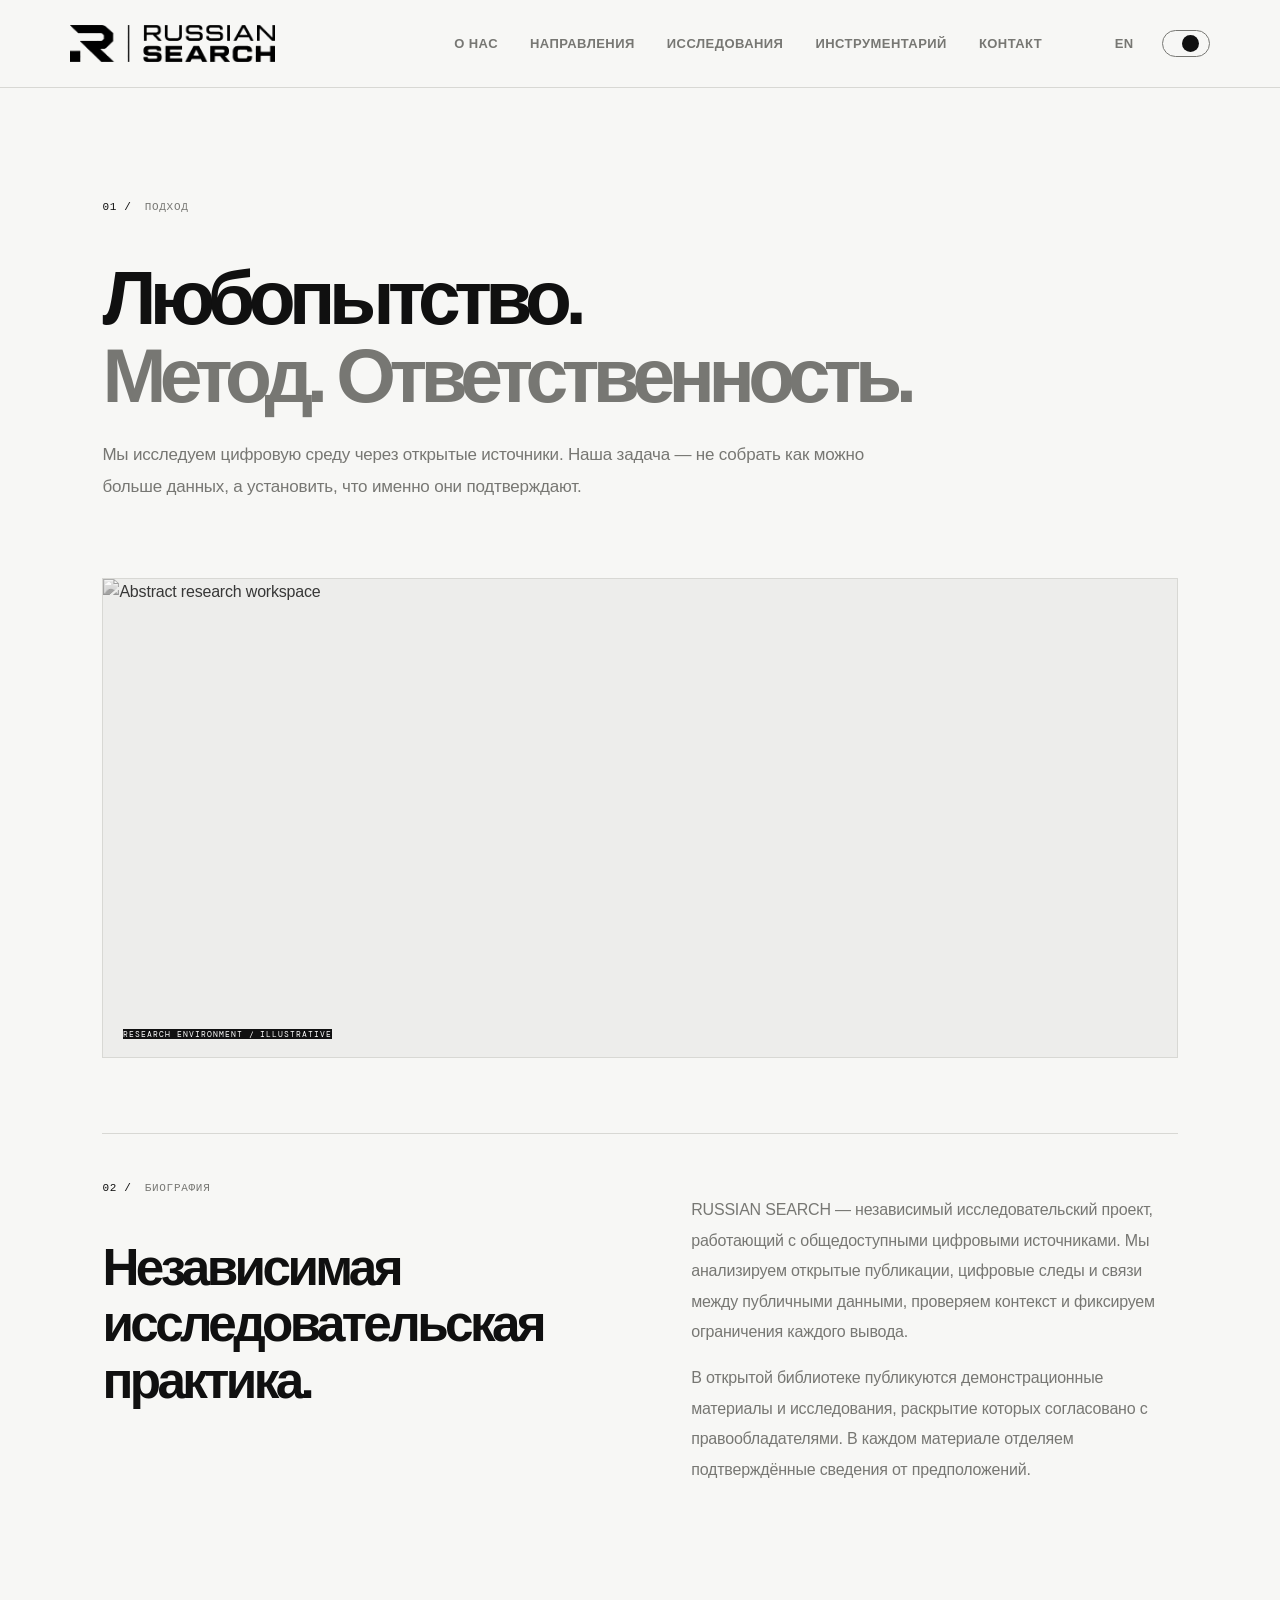
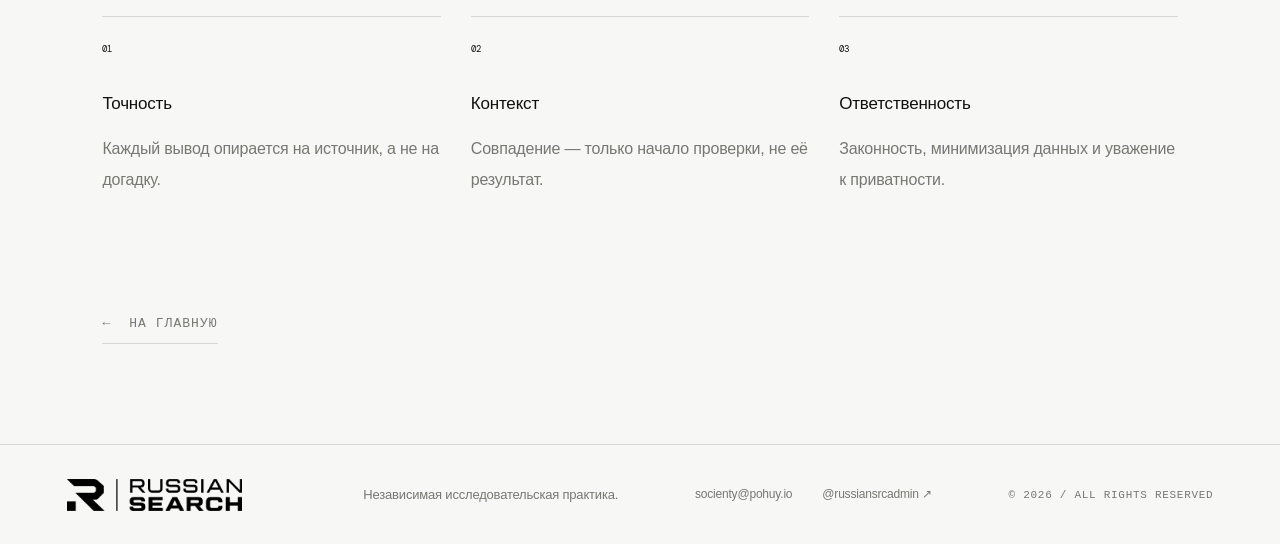
==== commit c3c6b153: "Add tools directory and improve website" ====
--- a/about.html
+++ b/about.html
@@ -1,2 +1,2 @@
-<!doctype html><html lang="ru"><head><meta charset="utf-8"><meta name="viewport" content="width=device-width,initial-scale=1"><meta name="theme-color" content="#f7f7f5"><title>About — RUSSIAN SEARCH</title><link rel="preconnect" href="https://fonts.googleapis.com"><link href="https://fonts.googleapis.com/css2?family=DM+Mono:wght@400;500&family=Manrope:wght@400;500;600;700;800&display=swap" rel="stylesheet"><link rel="stylesheet" href="assets/css.css"><link rel="stylesheet" href="assets/brand.css">
-</head><body><div class="noise"></div><header class="header"><a class="logo" href="index.html"><img class="logo-image" src="assets/russian-search-logo.png" alt="Russian Search"></a><nav class="nav" id="nav"><a href="index.html#about" data-t="nav_about">О нас</a><a href="services.html" data-t="nav_services">Направления</a><a href="work.html" data-t="nav_work">Исследования</a><a href="index.html#contact" data-t="nav_contact">Контакт</a></nav><div class="header-actions"><button class="lang" id="lang">EN</button><button class="theme" id="theme"><span></span></button><button class="burger" id="burger" aria-label="Открыть меню" aria-controls="nav" aria-expanded="false"><i></i><i></i></button></div></header><main class="inner-page section-pad"><div class="section-label reveal"><span>01 /</span><span data-t="about_label">ПОДХОД</span></div><h1 class="display inner-title reveal" data-t="about_page_title">Любопытство.<br><em>Метод. Ответственность.</em></h1><p class="inner-lead reveal" data-t="about_page_lead">Мы исследуем цифровую среду через открытые источники. Наша задача — не собрать как можно больше данных, а установить, что именно они подтверждают.</p><div class="about-photo reveal"><img src="https://images.unsplash.com/photo-1516321318423-f06f85e504b3?auto=format&fit=crop&w=1800&q=85" alt="Abstract research workspace"><span>RESEARCH ENVIRONMENT / ILLUSTRATIVE</span></div><div class="two-col"><div><div class="section-label"><span>02 /</span><span data-t="bio_label">БИОГРАФИЯ</span></div><h2 class="sub-display" data-t="bio_title">Независимая<br>исследовательская практика.</h2></div><div class="body-copy"><p data-t="bio_copy" data-profile="biography">RUSSIAN SEARCH — независимый исследовательский проект, работающий с общедоступными цифровыми источниками.</p><p data-t="bio_copy2">В открытой библиотеке публикуются демонстрационные материалы и исследования, раскрытие которых согласовано с правообладателями. В каждом материале отделяем подтверждённые сведения от предположений.</p></div></div><div class="values-grid"><div><span>01</span><h3 data-t="principle1">Точность</h3><p data-t="principle1d">Каждый вывод опирается на источник, а не на догадку.</p></div><div><span>02</span><h3 data-t="principle2">Контекст</h3><p data-t="principle2d">Совпадение — только начало проверки, не её результат.</p></div><div><span>03</span><h3 data-t="principle3">Ответственность</h3><p data-t="principle3d">Законность, минимизация данных и уважение к приватности.</p></div></div><a class="under-link back-link" href="index.html">← <span data-t="back_home">На главную</span></a></main><footer class="footer"><a class="logo" href="index.html"><img class="logo-image" src="assets/russian-search-logo.png" alt="Russian Search"></a><span data-t="footer_text">Независимая исследовательская практика.</span><div class="footer-contacts"><a data-contact-email href="mailto:socienty@pohuy.io">socienty@pohuy.io</a><a data-contact-telegram href="https://t.me/russiansrcadmin" target="_blank" rel="noopener noreferrer">@russiansrcadmin <span aria-hidden="true">↗</span></a></div><span class="mono">© <span id="year"></span> / ALL RIGHTS RESERVED</span></footer><script src="assets/app.js"></script></body></html>+<!doctype html><html lang="ru"><head><meta charset="utf-8"><meta name="viewport" content="width=device-width,initial-scale=1"><meta name="theme-color" content="#f7f7f5"><title>About — RUSSIAN SEARCH</title><link rel="preconnect" href="https://fonts.googleapis.com"><link href="https://fonts.googleapis.com/css2?family=DM+Mono:wght@400;500&family=Manrope:wght@400;500;600;700;800&display=swap" rel="stylesheet"><link rel="stylesheet" href="assets/css.css?v=20261111-2"><link rel="stylesheet" href="assets/brand.css">
+</head><body><div class="noise"></div><header class="header"><a class="logo" href="index.html"><img class="logo-image" src="assets/russian-search-logo.png" alt="Russian Search"></a><nav class="nav" id="nav"><a href="index.html#about" data-t="nav_about">О нас</a><a href="services.html" data-t="nav_services">Направления</a><a href="work.html" data-t="nav_work">Исследования</a><a href="tools.html" data-t="nav_tools">Инструментарий</a><a href="index.html#contact" data-t="nav_contact">Контакт</a></nav><div class="header-actions"><button class="lang" id="lang">EN</button><button class="theme" id="theme"><span></span></button><button class="burger" id="burger" aria-label="Открыть меню" aria-controls="nav" aria-expanded="false"><i></i><i></i></button></div></header><main class="inner-page section-pad"><div class="section-label reveal"><span>01 /</span><span data-t="about_label">ПОДХОД</span></div><h1 class="display inner-title reveal" data-t="about_page_title">Любопытство.<br><em>Метод. Ответственность.</em></h1><p class="inner-lead reveal" data-t="about_page_lead">Мы исследуем цифровую среду через открытые источники. Наша задача — не собрать как можно больше данных, а установить, что именно они подтверждают.</p><div class="about-photo reveal"><img src="https://images.unsplash.com/photo-1516321318423-f06f85e504b3?auto=format&fit=crop&w=1800&q=85" alt="Abstract research workspace"><span>RESEARCH ENVIRONMENT / ILLUSTRATIVE</span></div><div class="two-col"><div><div class="section-label"><span>02 /</span><span data-t="bio_label">БИОГРАФИЯ</span></div><h2 class="sub-display" data-t="bio_title">Независимая<br>исследовательская практика.</h2></div><div class="body-copy"><p data-t="bio_copy" data-profile="biography">RUSSIAN SEARCH — независимый исследовательский проект, работающий с общедоступными цифровыми источниками.</p><p data-t="bio_copy2">В открытой библиотеке публикуются демонстрационные материалы и исследования, раскрытие которых согласовано с правообладателями. В каждом материале отделяем подтверждённые сведения от предположений.</p></div></div><div class="values-grid"><div><span>01</span><h3 data-t="principle1">Точность</h3><p data-t="principle1d">Каждый вывод опирается на источник, а не на догадку.</p></div><div><span>02</span><h3 data-t="principle2">Контекст</h3><p data-t="principle2d">Совпадение — только начало проверки, не её результат.</p></div><div><span>03</span><h3 data-t="principle3">Ответственность</h3><p data-t="principle3d">Законность, минимизация данных и уважение к приватности.</p></div></div><a class="under-link back-link" href="index.html">← <span data-t="back_home">На главную</span></a></main><footer class="footer"><a class="logo" href="index.html"><img class="logo-image" src="assets/russian-search-logo.png" alt="Russian Search"></a><span data-t="footer_text">Независимая исследовательская практика.</span><div class="footer-contacts"><a data-contact-email href="mailto:socienty@pohuy.io">socienty@pohuy.io</a><a data-contact-telegram href="https://t.me/russiansrcadmin" target="_blank" rel="noopener noreferrer">@russiansrcadmin <span aria-hidden="true">↗</span></a></div><span class="mono">© <span id="year"></span> / ALL RIGHTS RESERVED</span></footer><script src="assets/app.js?v=20261111-2"></script></body></html>
--- a/assets/css.css
+++ b/assets/css.css
@@ -6,3 +6,47 @@
 @media(max-width:900px){.header{padding:0 25px}.nav{gap:18px;margin-right:4vw}.hero-grid{grid-template-columns:1fr .8fr}.hero-title{font-size:clamp(65px,10vw,100px)}.hero-art{min-height:280px}.section-pad{padding-left:6vw;padding-right:6vw}.intro-content{gap:5vw}.service-row{grid-template-columns:45px 1fr 1fr 25px;gap:15px}}
 @media(max-width:680px){.header{height:70px;padding:0 20px}.header-actions{gap:14px}.nav{display:none;position:absolute;top:69px;left:0;right:0;margin:0;padding:24px 22px 28px;background:var(--bg);border-bottom:1px solid var(--line);flex-direction:column;gap:22px}.nav.open{display:flex}.nav a{font-size:12px}.burger{display:block}.burger i{transition:.2s}.burger.active i:first-child{transform:translateY(3.5px) rotate(45deg)}.burger.active i:last-child{transform:translateY(-3.5px) rotate(-45deg)}.admin{display:none}.hero{min-height:auto;padding-top:85px;padding-bottom:25px}.hero-grid{grid-template-columns:1fr;gap:0}.hero-title{font-size:clamp(65px,14vw,98px);margin:48px 0 25px}.hero-desc{max-width:450px}.hero-art{height:330px;min-height:0;margin-top:30px}.art-bottom{bottom:4px}.hero-bottom{margin-top:20px;font-size:7px}.intro,.services,.work,.regions{padding-top:85px;padding-bottom:85px}.intro-content,.regions-layout{grid-template-columns:1fr;gap:28px;margin-top:38px}.display{font-size:clamp(42px,10vw,64px)}.principles{grid-template-columns:1fr;gap:25px;margin-top:65px}.principle{display:grid;grid-template-columns:35px 1fr;column-gap:15px}.principle>span{grid-row:span 2}.principle h3{margin:0 0 7px}.principle p{max-width:100%}.section-heading,.work-heading{align-items:flex-start;flex-direction:column;margin:38px 0}.section-heading>p{max-width:380px}.service-row{grid-template-columns:34px 1fr 25px;gap:10px;padding:20px 0}.service-title{font-size:17px}.service-desc{grid-column:2;grid-row:2;font-size:10px}.service-arrow{grid-column:3;grid-row:1}.work-grid{grid-template-columns:1fr;gap:38px}.work-card h3{font-size:20px}.contact{padding-bottom:80px}.contact-box{padding:35px 25px}.contact-orb{right:-270px}.footer{flex-wrap:wrap;padding:24px 20px}.footer>span:nth-child(2){order:3;width:100%}.inner-page{padding-top:75px;padding-bottom:85px}.inner-title{font-size:clamp(48px,11vw,75px);margin:45px 0 20px}.about-photo{margin:50px 0;height:250px}.two-col{grid-template-columns:1fr;gap:20px}.values-grid{grid-template-columns:1fr;gap:15px;margin:40px 0}.values-grid>div{display:grid;grid-template-columns:35px 1fr;column-gap:12px}.values-grid>div>span{grid-row:span 2}.values-grid h3{margin:0 0 6px}.values-grid p{margin:0}.service-detail{grid-template-columns:1fr 25px;gap:12px;padding:25px 0}.service-detail>span{grid-column:1/-1}.service-detail>div{grid-column:1}.service-detail>b{grid-column:2;grid-row:2}.filter-row{flex-wrap:wrap;margin-top:40px}.case-page{padding-top:45px}.case-body{grid-template-columns:1fr;gap:25px}.case-side{flex-direction:row;flex-wrap:wrap}.case-title{font-size:clamp(44px,11vw,70px)}}
 @media(prefers-reduced-motion:reduce){*,*::before,*::after{animation-duration:.01ms!important;animation-iteration-count:1!important;scroll-behavior:auto!important;transition-duration:.01ms!important}.reveal{opacity:1;transform:none}}
+
+/* Case content: rich text, markdown and inline media */
+.case-body article{overflow-wrap:anywhere}
+.case-body article h2{margin:42px 0 16px;line-height:1.35}
+.case-body article h3{font-size:18px;color:var(--ink);font-weight:600;letter-spacing:-.025em;margin:30px 0 12px;line-height:1.4}
+.case-body article h4{font-size:15px;color:var(--ink);font-weight:600;margin:24px 0 10px}
+.case-body article p{margin:0 0 18px}
+.case-body article ul,.case-body article ol{padding-left:24px;margin:12px 0 22px}
+.case-body article li{padding-left:5px;margin:7px 0}
+.case-body article blockquote{border-left:2px solid var(--lime);margin:24px 0;padding:8px 0 8px 20px;color:var(--ink)}
+.case-body article a{color:var(--lime);text-decoration:underline;text-underline-offset:3px}
+.case-body article hr{border:0;border-top:1px solid var(--line);margin:30px 0}
+.case-body article img{display:block;width:100%;height:auto;max-height:720px;object-fit:contain;margin:28px 0;border:1px solid var(--line);background:var(--panel)}
+.case-body article code{font-family:'DM Mono',monospace;font-size:.9em;background:var(--panel);padding:2px 5px;border:1px solid var(--line)}
+.load-error{padding:22px;border:1px solid var(--line);color:var(--muted);font-size:12px}
+.load-error p{margin:0 0 14px}
+.load-retry{border:1px solid var(--line);background:var(--panel);color:var(--ink);padding:10px 14px;font:10px 'DM Mono';cursor:pointer}
+.load-retry:hover{border-color:var(--lime);color:var(--lime)}
+.load-retry:disabled{opacity:.55;cursor:wait}
+
+/* Toolkit directory */
+.tools-controls{display:flex;align-items:center;justify-content:space-between;gap:24px;margin:55px 0 20px;padding-bottom:18px;border-bottom:1px solid var(--line)}
+.tools-search{display:flex;align-items:center;gap:14px;flex:1;max-width:520px;border-bottom:1px solid var(--line);padding:12px 0;color:var(--muted)}
+.tools-search .mono,.tools-count,.tool-category,.tool-platform{font:8px 'DM Mono',monospace;letter-spacing:.1em}
+.tools-search input{width:100%;border:0;outline:0;background:transparent;color:var(--ink);font:12px 'Manrope',sans-serif}
+.tools-search input::placeholder{color:var(--muted)}
+.tools-filters{display:flex;flex-wrap:wrap;gap:7px}
+.tools-count{color:var(--muted);margin:22px 0}
+.tools-grid{display:grid;grid-template-columns:repeat(3,minmax(0,1fr));gap:1px;background:var(--line);border:1px solid var(--line)}
+.tool-card{min-width:0;min-height:260px;padding:24px;background:var(--bg);display:flex;flex-direction:column;transition:background .25s}
+.tool-card:hover{background:var(--panel)}
+.tool-card-top{display:flex;justify-content:space-between;align-items:start;gap:12px}
+.tool-icon{width:42px;height:42px;border:1px solid var(--line);background:var(--panel);display:grid;place-items:center;overflow:hidden;color:var(--lime);font:15px 'DM Mono',monospace}
+.tool-icon img{width:100%;height:100%;object-fit:contain;padding:5px}
+.tool-category{color:var(--lime);border:1px solid var(--line);padding:7px 8px}
+.tool-card h2{font-size:19px;letter-spacing:-.04em;font-weight:600;margin:28px 0 9px;overflow-wrap:anywhere}
+.tool-card>p{font-size:11px;line-height:1.8;color:var(--muted);margin:0 0 24px;white-space:pre-line}
+.tool-card-bottom{margin-top:auto;padding-top:14px;border-top:1px solid var(--line);display:flex;align-items:center;justify-content:space-between;gap:12px}
+.tool-platform{color:var(--muted);overflow-wrap:anywhere}
+.tool-card-bottom>a{font:8px 'DM Mono',monospace;color:var(--lime);letter-spacing:.1em;white-space:nowrap}
+.tool-card-bottom>a b{font-size:13px;font-weight:400;margin-left:7px}
+.tools-note{margin-top:38px;max-width:680px;color:var(--muted);font-size:10px;line-height:1.8}
+@media(max-width:900px){.tools-grid{grid-template-columns:repeat(2,minmax(0,1fr))}}
+@media(max-width:620px){.tools-controls{align-items:stretch;flex-direction:column;margin-top:38px}.tools-grid{grid-template-columns:1fr}.tool-card{min-height:220px}.tools-filters{gap:6px}}
